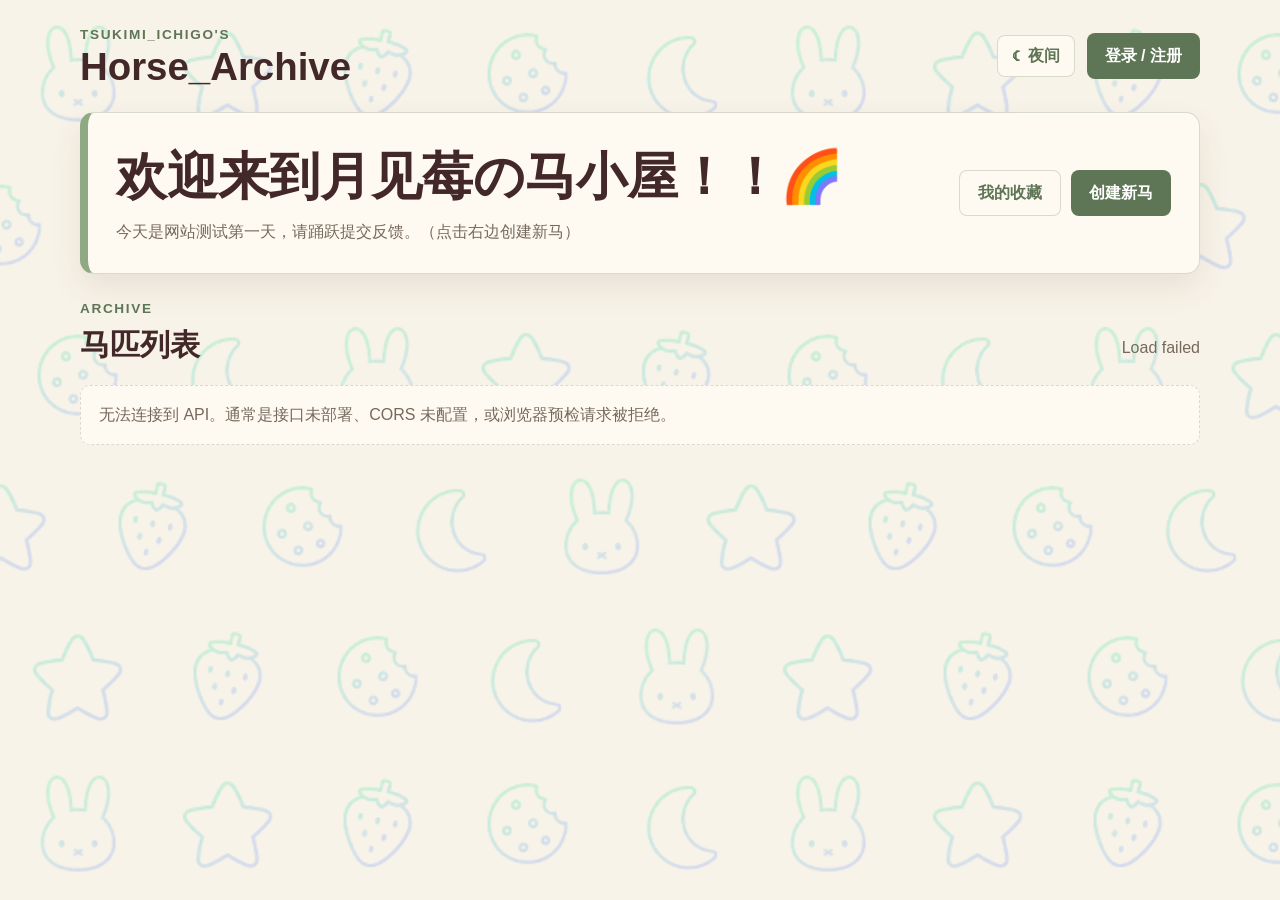
==== index.html @ 0f70a9c1 "Add files via upload" ====
﻿<!DOCTYPE html>
<html lang="zh-CN">
<head>
  <meta charset="UTF-8">
  <meta name="viewport" content="width=device-width, initial-scale=1.0">
  <title>Horse_Archive - 首页</title>
  <link rel="icon" type="image/png" href="assets/rabbit2.png">
  <link rel="stylesheet" href="css/reset.css">
  <link rel="stylesheet" href="css/variables.css">
  <link rel="stylesheet" href="css/base.css">
  <link rel="stylesheet" href="css/components.css">
  <link rel="stylesheet" href="css/index.css">
</head>
<body>
  <div class="site-shell">
    <header class="site-header">
      <div>
        <p class="site-eyebrow">Tsukimi_ichigo's</p>
        <h1 class="site-title">Horse_Archive</h1>
      </div>
      <div class="header-actions" id="header-actions"></div>
    </header>

    <main class="page page-home">
      <section class="hero-panel">
        <div>
          <h2>欢迎来到月见莓の马小屋！！🌈</h2>
          <p class="hero-text">今天是网站测试第一天，请踊跃提交反馈。（点击右边创建新马）</p>
        </div>
        <div class="inline-actions">
          <a class="button button-secondary" href="favorites.html">我的收藏</a>
          <a class="button" href="upload.html">创建新马</a>
        </div>
      </section>

      <section class="home-avatar-panel hidden" id="home-avatar-panel">
        <div>
          <p class="section-kicker">Avatar</p>
          <h2 class="section-title">上传头像</h2>
        </div>
        <div class="home-avatar-content">
          <div class="home-avatar-preview">
            <img id="home-avatar-preview" alt="头像">
          </div>
          <form class="home-avatar-form" id="home-avatar-form">
            <label class="field-label" for="home-avatar-file">选择头像图片</label>
            <input id="home-avatar-file" type="file" accept="image/*" required>
            <button class="button" type="submit">保存头像</button>
          </form>
        </div>
        <div class="status-box hidden" id="home-avatar-status"></div>
      </section>

      <section class="section-header">
        <div>
          <p class="section-kicker">Archive</p>
          <h2 class="section-title">马匹列表</h2>
        </div>
        <p class="section-meta" id="horse-count">加载中...</p>
      </section>

      <section>
        <div class="status-box" id="home-status">正在读取马匹数据...</div>
        <div class="horse-grid" id="horse-grid"></div>
      </section>
    </main>
  </div>

  <script src="js/config.js"></script>
  <script src="js/storage.js"></script>
  <script src="js/api.js"></script>
  <script src="js/theme.js"></script>
  <script src="js/auth.js"></script>
  <script src="js/horses.js"></script>
  <script src="js/ui.js"></script>
  <script src="js/index.js"></script>
</body>
</html>
---- css/variables.css ----
:root {
  --color-sage-50: #f3f7f0;
  --color-sage-100: #e2eadb;
  --color-sage-200: #c8d8bd;
  --color-sage-500: #8fa982;
  --color-sage-700: #5e7556;
  --color-sand: #f1e4c8;
  --color-sand-strong: #edd7ad;
  --color-olive: #788b69;
  --color-brown: #422828;
  --color-teal: #b9cdb1;
  --color-cream: #f8f3e8;
  --color-white: #ffffff;
  --color-text: #352621;
  --color-panel-text: #352621;
  --color-muted: #76695c;
  --color-border: rgba(94, 117, 86, 0.24);
  --color-panel: #fffaf1;
  --color-panel-strong: #e2eadb;
  --tech-dot: rgba(94, 117, 86, 0.24);
  --tech-line: rgba(94, 117, 86, 0.12);
  --tech-accent: rgba(143, 169, 130, 0.18);
  --dna-bg: var(--color-panel);
  --dna-terminal: rgba(255, 255, 255, 0.42);
  --dna-text: var(--color-panel-text);
  --dna-muted: var(--color-muted);
  --dna-accent: var(--color-sage-700);
  --dna-accent-soft: rgba(243, 247, 240, 0.34);
  --dna-border: var(--color-border);
  --dna-pre-bg: rgba(255, 250, 241, 0.32);
  --dna-rain-bg: rgba(248, 243, 232, 0.34);
  --dna-rain: rgba(94, 117, 86, 0.42);
  --shadow-card: 0 14px 32px rgba(66, 40, 40, 0.09);
  --shadow-soft: 0 8px 18px rgba(66, 40, 40, 0.07);
  --radius-lg: 14px;
  --radius-md: 10px;
  --radius-sm: 8px;
  --container-width: 1120px;
}

:root[data-theme="dark"] {
  --color-sage-50: #261812;
  --color-sage-100: #321f17;
  --color-sage-200: #463027;
  --color-sage-500: #c79e87;
  --color-sage-700: #f1cfbb;
  --color-sand: #4a2c1f;
  --color-sand-strong: #61382a;
  --color-olive: #d5aa91;
  --color-brown: #f3cfb7;
  --color-teal: #d9a89d;
  --color-cream: #160d09;
  --color-white: #241611;
  --color-text: #f0d9c9;
  --color-panel-text: #f5ddcf;
  --color-muted: #c9a895;
  --color-border: rgba(243, 207, 183, 0.22);
  --color-panel: #21130e;
  --color-panel-strong: #352117;
  --tech-dot: rgba(243, 207, 183, 0.26);
  --tech-line: rgba(243, 207, 183, 0.12);
  --tech-accent: rgba(217, 168, 157, 0.2);
  --dna-bg: var(--color-panel);
  --dna-terminal: rgba(36, 22, 17, 0.38);
  --dna-text: var(--color-panel-text);
  --dna-muted: var(--color-muted);
  --dna-accent: var(--color-brown);
  --dna-accent-soft: rgba(53, 33, 23, 0.34);
  --dna-border: var(--color-border);
  --dna-pre-bg: rgba(22, 13, 9, 0.3);
  --dna-rain-bg: rgba(22, 13, 9, 0.34);
  --dna-rain: rgba(243, 207, 183, 0.38);
  --shadow-card: 0 18px 42px rgba(0, 0, 0, 0.42);
  --shadow-soft: 0 10px 24px rgba(0, 0, 0, 0.3);
}
---- css/base.css ----
body {
  min-height: 100vh;
  background: var(--color-cream);
  color: var(--color-text);
  font-family: "Segoe UI", "PingFang SC", "Microsoft YaHei", sans-serif;
  line-height: 1.6;
  transition: background-color 0.2s ease, color 0.2s ease;
}

body::before,
body::after {
  position: fixed;
  inset: 0;
  z-index: -2;
  pointer-events: none;
  content: "";
}

body::before {
  opacity: 0.18;
  background-image: url("../assets/icon.png");
  background-position: 0 0;
  background-size: 750px 750px;
  background-repeat: repeat;
  animation: tech-symbol-drift 72s linear infinite;
}

body::after {
  z-index: -3;
  opacity: 0;
  background-image: none;
  background-position: 0 0;
  background-size: 230px 230px;
  background-repeat: repeat;
  animation: tech-underlay-drift 28s linear infinite;
}

:root[data-theme="dark"] body::before {
  opacity: 0.18;
  background-image: url("../assets/icon-night2.png");
}

:root[data-theme="dark"] body::after {
  opacity: 0;
  background-image: none;
  animation: none;
}

.site-shell {
  position: relative;
  z-index: 0;
  width: min(calc(100% - 32px), var(--container-width));
  margin: 0 auto;
  padding: 24px 0 48px;
}

.site-header {
  display: flex;
  align-items: center;
  justify-content: space-between;
  gap: 16px;
  margin-bottom: 24px;
}

.site-eyebrow,
.section-kicker,
.hero-kicker {
  color: var(--color-sage-700);
  font-size: 0.85rem;
  font-weight: 700;
  letter-spacing: 0.12em;
  text-transform: uppercase;
}

.site-title,
.section-title,
.page h1,
.page h2 {
  color: var(--color-brown);
  line-height: 1.1;
}

.site-title {
  font-size: clamp(2rem, 3vw, 3rem);
}

.page {
  display: grid;
  gap: 24px;
}

.hero-panel,
.horse-detail-card,
.comment-panel,
.auth-card {
  background: var(--color-panel);
  color: var(--color-panel-text);
  border: 1px solid var(--color-border);
  border-radius: var(--radius-lg);
  box-shadow: var(--shadow-card);
}

.hero-panel {
  display: flex;
  align-items: center;
  justify-content: space-between;
  gap: 24px;
  padding: 28px;
  background: var(--color-panel);
  border-color: var(--color-border);
  border-left: 8px solid var(--color-sage-500);
}

.hero-panel h2 {
  margin-top: 8px;
  font-size: clamp(2rem, 4vw, 3.2rem);
}

.hero-text {
  max-width: 700px;
  margin-top: 14px;
  color: var(--color-muted);
}

.section-header {
  display: flex;
  align-items: end;
  justify-content: space-between;
  gap: 16px;
}

.section-title {
  margin-top: 8px;
  font-size: 1.9rem;
}

.section-meta {
  color: var(--color-muted);
}

.status-box {
  padding: 16px 18px;
  border: 1px dashed var(--color-border);
  border-radius: var(--radius-md);
  background: var(--color-panel);
  color: var(--color-muted);
}

.hidden {
  display: none !important;
}

.field-label {
  display: block;
  margin-bottom: 8px;
  color: var(--color-brown);
  font-weight: 600;
}

input,
textarea {
  width: 100%;
  padding: 14px 16px;
  border: 1px solid var(--color-border);
  border-radius: var(--radius-sm);
  background: var(--color-white);
  color: var(--color-panel-text);
}

:root[data-theme="dark"] .hero-panel,
:root[data-theme="dark"] .horse-detail-card,
:root[data-theme="dark"] .comment-panel,
:root[data-theme="dark"] .auth-card,
:root[data-theme="dark"] .upload-page-panel,
:root[data-theme="dark"] .profile-panel,
:root[data-theme="dark"] .admin-panel {
  background: var(--color-panel);
  border-color: var(--color-border);
}

:root[data-theme="dark"] input,
:root[data-theme="dark"] textarea,
:root[data-theme="dark"] select {
  background: var(--color-white);
  color: var(--color-panel-text);
  border-color: var(--color-border);
}

:root[data-theme="dark"] input::placeholder,
:root[data-theme="dark"] textarea::placeholder {
  color: var(--color-muted);
}

input:focus,
textarea:focus {
  outline: 2px solid rgba(140, 179, 173, 0.5);
  border-color: var(--color-teal);
}

@media (max-width: 768px) {
  .site-shell {
    width: min(calc(100% - 24px), var(--container-width));
    padding-top: 16px;
  }

  .site-header,
  .hero-panel,
  .section-header {
    align-items: start;
    flex-direction: column;
  }
}

@keyframes tech-symbol-drift {
  from {
    background-position: 0 0;
  }

  to {
    background-position: 750px 750px;
  }
}

@keyframes tech-underlay-drift {
  from {
    background-position: 0 0;
  }

  to {
    background-position: 760px 570px;
  }
}

@media (prefers-reduced-motion: reduce) {
  body::before,
  body::after {
    animation: none;
  }
}
---- css/components.css ----
.button {
  display: inline-flex;
  align-items: center;
  justify-content: center;
  min-height: 46px;
  padding: 0 18px;
  border: 0;
  border-radius: var(--radius-sm);
  background: var(--color-sage-700);
  color: var(--color-white);
  cursor: pointer;
  font-weight: 700;
  transition: transform 0.2s ease, opacity 0.2s ease;
}

.button:hover {
  transform: translateY(-1px);
  opacity: 0.95;
}

.button-secondary {
  background: var(--color-panel);
  color: var(--color-sage-700);
  border: 1px solid var(--color-border);
}

.theme-toggle {
  gap: 8px;
  min-height: 42px;
  padding: 0 14px;
}

.theme-toggle-icon {
  font-size: 1rem;
  line-height: 1;
}

.header-actions {
  display: flex;
  align-items: center;
  gap: 12px;
  flex-wrap: wrap;
}

.user-chip {
  display: inline-flex;
  align-items: center;
  gap: 8px;
  padding: 10px 14px;
  border-radius: var(--radius-sm);
  background: var(--color-panel);
  border: 1px solid var(--color-border);
  color: var(--color-brown);
}

.user-avatar {
  width: 28px;
  height: 28px;
  border-radius: 50%;
  object-fit: cover;
  flex: 0 0 auto;
}

.user-avatar-empty {
  display: inline-flex;
  align-items: center;
  justify-content: center;
  background: var(--color-sage-500);
  color: var(--color-white);
  font-size: 0.85rem;
  font-weight: 800;
}

.horse-grid {
  display: grid;
  grid-template-columns: repeat(auto-fit, minmax(220px, 1fr));
  gap: 20px;
}

.horse-card {
  display: block;
  overflow: hidden;
  border-radius: var(--radius-lg);
  background: var(--color-panel);
  color: var(--color-panel-text);
  border: 1px solid var(--color-border);
  box-shadow: var(--shadow-soft);
  transition: transform 0.22s ease, box-shadow 0.22s ease;
}

.horse-card:hover {
  transform: translateY(-4px);
  box-shadow: var(--shadow-card);
}

.horse-card-image {
  aspect-ratio: 4 / 3;
  background: var(--color-sage-200);
  border-bottom: 3px solid var(--color-border);
  overflow: hidden;
}

.horse-card-image img {
  width: 100%;
  height: 100%;
  object-fit: cover;
}

.horse-card-body {
  padding: 18px;
}

.horse-card-id {
  color: var(--color-sage-700);
  font-size: 0.85rem;
  font-weight: 700;
  letter-spacing: 0.08em;
  text-transform: uppercase;
}

.horse-card-name {
  margin-top: 8px;
  font-size: 1.2rem;
  font-weight: 700;
  color: var(--color-brown);
}

.horse-card-meta {
  margin-top: 8px;
  color: var(--color-muted);
  font-size: 0.92rem;
}

.inline-actions {
  display: flex;
  align-items: center;
  gap: 10px;
  flex-wrap: wrap;
}

.icon-button {
  display: inline-flex;
  align-items: center;
  justify-content: center;
  min-width: 38px;
  min-height: 38px;
  padding: 0 10px;
  border: 1px solid var(--color-border);
  border-radius: var(--radius-sm);
  background: var(--color-panel);
  color: var(--color-brown);
  cursor: pointer;
  font-weight: 700;
}

.icon-button.active {
  background: var(--color-sage-700);
  color: var(--color-white);
}

.comment-item {
  display: grid;
  grid-template-columns: 42px 1fr;
  gap: 12px;
  padding: 18px;
  border: 1px solid var(--color-border);
  border-radius: var(--radius-md);
  background: var(--color-panel);
}

.comment-item + .comment-item {
  margin-top: 14px;
}

.comment-meta {
  display: flex;
  align-items: center;
  justify-content: space-between;
  gap: 12px;
  margin-bottom: 10px;
}

.comment-avatar {
  width: 42px;
  height: 42px;
  border-radius: 50%;
  object-fit: cover;
  background: var(--color-sage-200);
  color: var(--color-brown);
  display: inline-flex;
  align-items: center;
  justify-content: center;
  font-weight: 800;
  text-transform: uppercase;
}

.comment-body {
  min-width: 0;
}

.comment-author {
  font-weight: 700;
  color: var(--color-brown);
}

.comment-time {
  color: var(--color-muted);
  font-size: 0.92rem;
}

.comment-content {
  margin-bottom: 14px;
  white-space: pre-wrap;
}

.comment-body .inline-actions {
  margin-top: 12px;
}

.comment-reply {
  margin-left: 40px;
  border-left: 3px solid var(--color-sage-200);
}

.emoji-field-wrap {
  position: relative;
}

.emoji-field-wrap input,
.emoji-field-wrap textarea {
  padding-right: 58px;
}

.emoji-picker-anchor {
  position: absolute;
  top: 8px;
  right: 10px;
  z-index: 30;
  display: flex;
  justify-content: flex-end;
}

.emoji-trigger {
  display: inline-flex;
  align-items: center;
  justify-content: center;
  gap: 8px;
  width: 38px;
  height: 38px;
  min-height: 38px;
  padding: 0;
  border: 1px solid var(--color-border);
  border-radius: 999px;
  background: var(--color-panel);
  color: var(--color-brown);
  cursor: pointer;
  font-size: 1.32rem;
  line-height: 1;
  box-shadow: 0 3px 10px rgba(68, 52, 42, 0.1);
  transition: transform 0.18s ease, border-color 0.18s ease, box-shadow 0.18s ease;
}

.emoji-trigger:hover {
  transform: translateY(-1px);
  border-color: var(--color-sage-500);
  box-shadow: 0 6px 16px rgba(68, 52, 42, 0.14);
}

.emoji-popover {
  position: absolute;
  right: 0;
  top: calc(100% + 8px);
  z-index: 20;
  display: grid;
  grid-template-columns: repeat(6, 38px);
  gap: 8px;
  width: min(320px, calc(100vw - 40px));
  box-sizing: border-box;
  max-height: 280px;
  overflow-y: auto;
  overflow-x: hidden;
  padding: 12px 20px 12px 12px;
  scrollbar-gutter: stable;
  border: 1px solid var(--color-border);
  border-radius: var(--radius-md);
  background: var(--color-panel);
  box-shadow: var(--shadow-card);
}

.emoji-button {
  width: 38px;
  height: 38px;
  padding: 0;
  border: 1px solid var(--color-border);
  border-radius: var(--radius-sm);
  background: var(--color-panel);
  cursor: pointer;
  font-size: 1.15rem;
}

.emoji-button img {
  width: 22px;
  height: 22px;
  object-fit: contain;
}

.emoji-category {
  grid-column: 1 / -1;
  margin-top: 4px;
  color: var(--color-muted);
  font-size: 0.82rem;
  font-weight: 800;
  padding-top: 4px;
}

.emoji-category:first-child {
  margin-top: 0;
}

.emoji-empty {
  grid-column: 1 / -1;
  color: var(--color-muted);
  font-size: 0.92rem;
}

@media (max-width: 520px) {
  .emoji-popover {
    grid-template-columns: repeat(5, 38px);
    width: min(276px, calc(100vw - 32px));
  }
}
---- css/index.css ----
.page-home {
  padding-bottom: 40px;
}
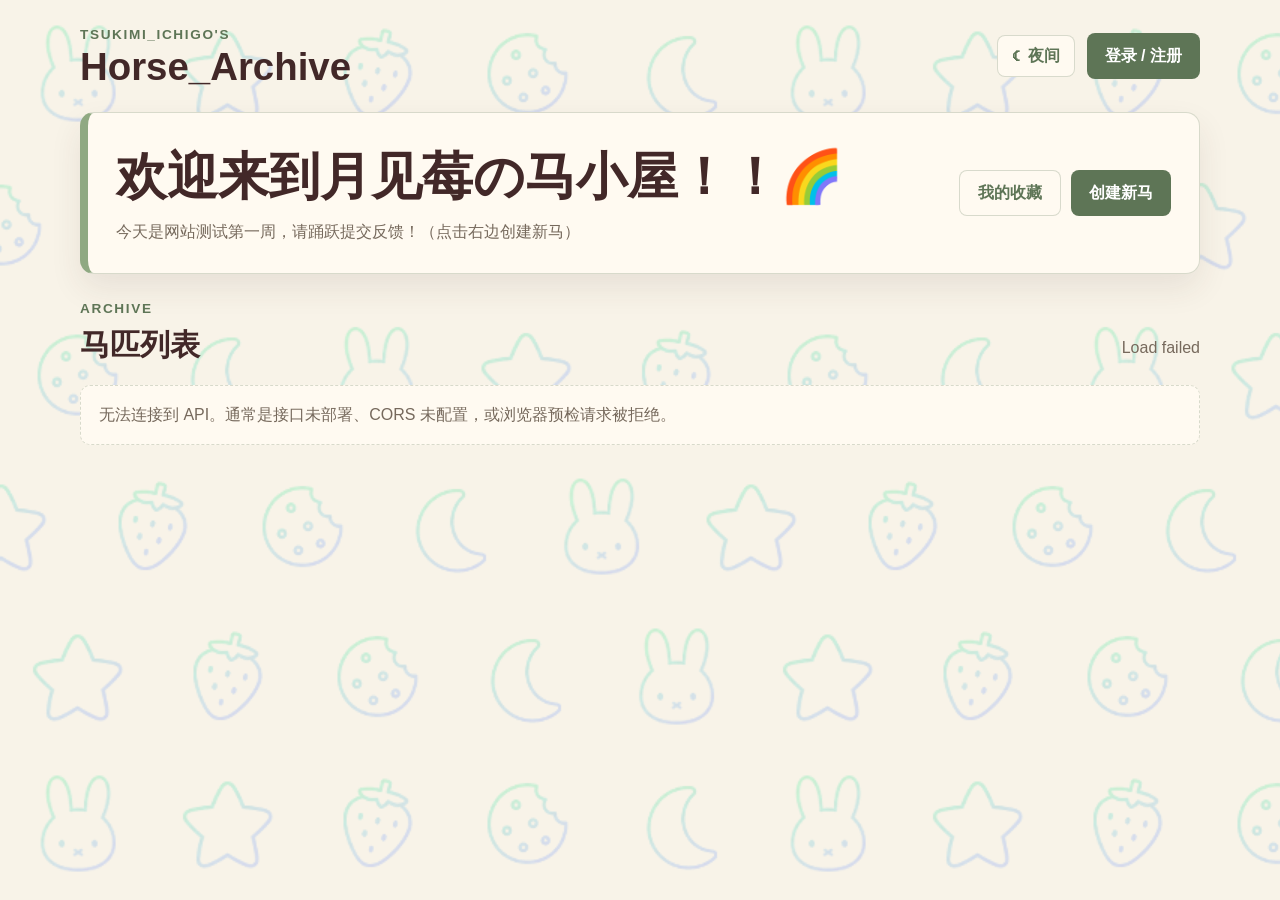
==== commit 9c112ce5: "Update index.html" ====
--- a/index.html
+++ b/index.html
@@ -25,7 +25,7 @@
       <section class="hero-panel">
         <div>
           <h2>欢迎来到月见莓の马小屋！！🌈</h2>
-          <p class="hero-text">今天是网站测试第一天，请踊跃提交反馈。（点击右边创建新马）</p>
+          <p class="hero-text">今天是网站测试第一周，请踊跃提交反馈！（点击右边创建新马）</p>
         </div>
         <div class="inline-actions">
           <a class="button button-secondary" href="favorites.html">我的收藏</a>
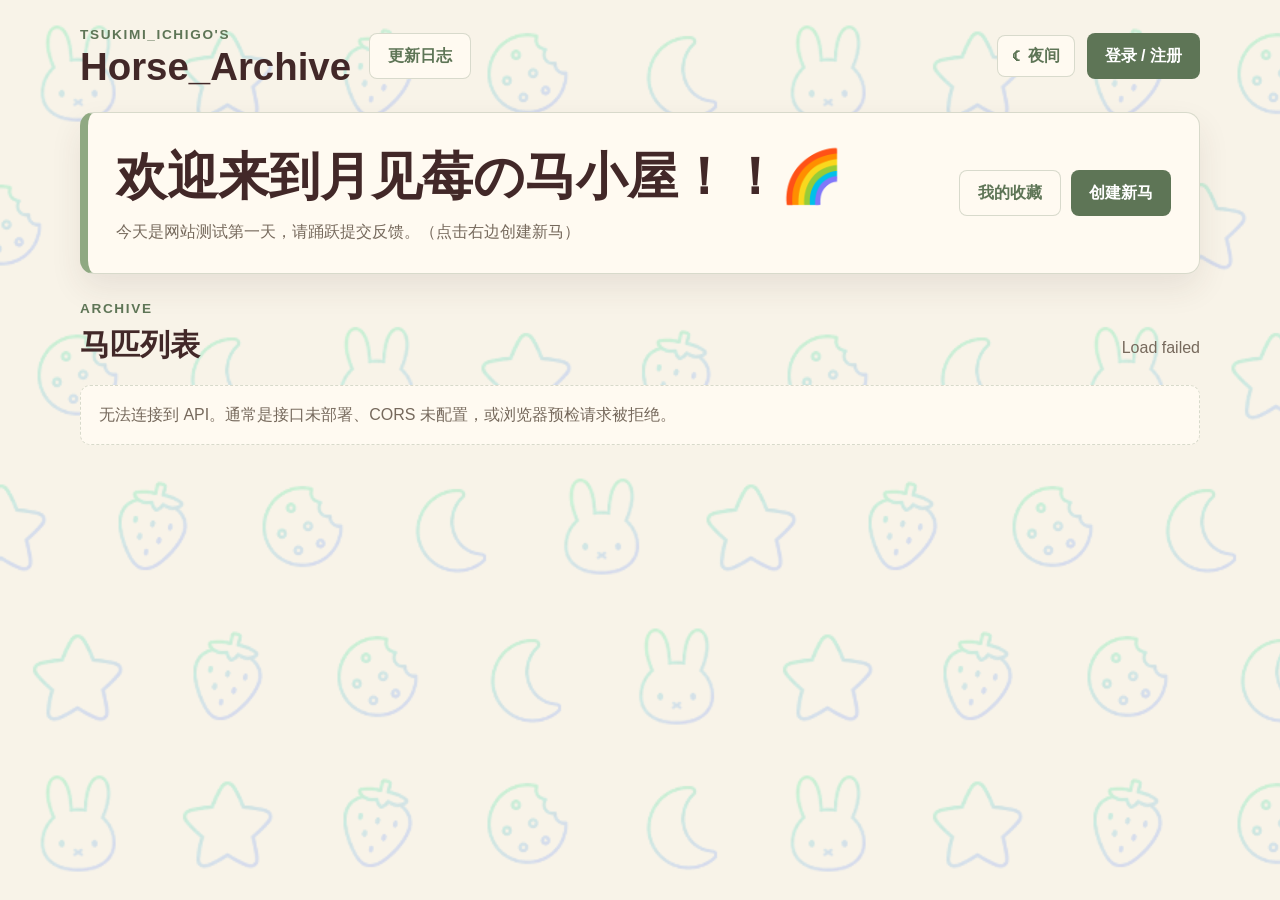
==== commit e0910e31: "Add files via upload" ====
--- a/index.html
+++ b/index.html
@@ -14,9 +14,12 @@
 <body>
   <div class="site-shell">
     <header class="site-header">
-      <div>
-        <p class="site-eyebrow">Tsukimi_ichigo's</p>
-        <h1 class="site-title">Horse_Archive</h1>
+      <div class="home-title-row">
+        <div>
+          <p class="site-eyebrow">Tsukimi_ichigo's</p>
+          <h1 class="site-title">Horse_Archive</h1>
+        </div>
+        <a class="button button-secondary home-updates-link" href="updates.html">更新日志</a>
       </div>
       <div class="header-actions" id="header-actions"></div>
     </header>
@@ -25,7 +28,7 @@
       <section class="hero-panel">
         <div>
           <h2>欢迎来到月见莓の马小屋！！🌈</h2>
-          <p class="hero-text">今天是网站测试第一周，请踊跃提交反馈！（点击右边创建新马）</p>
+          <p class="hero-text">今天是网站测试第一天，请踊跃提交反馈。（点击右边创建新马）</p>
         </div>
         <div class="inline-actions">
           <a class="button button-secondary" href="favorites.html">我的收藏</a>
--- a/css/components.css
+++ b/css/components.css
@@ -51,6 +51,16 @@
   background: var(--color-panel);
   border: 1px solid var(--color-border);
   color: var(--color-brown);
+}
+
+.user-chip-link {
+  cursor: pointer;
+  transition: transform 0.2s ease, border-color 0.2s ease;
+}
+
+.user-chip-link:hover {
+  transform: translateY(-1px);
+  border-color: var(--color-sage-500);
 }
 
 .user-avatar {
--- a/css/index.css
+++ b/css/index.css
@@ -1,3 +1,14 @@
 .page-home {
   padding-bottom: 40px;
 }
+
+.home-title-row {
+  display: flex;
+  align-items: center;
+  gap: 18px;
+  flex-wrap: wrap;
+}
+
+.home-updates-link {
+  flex: 0 0 auto;
+}
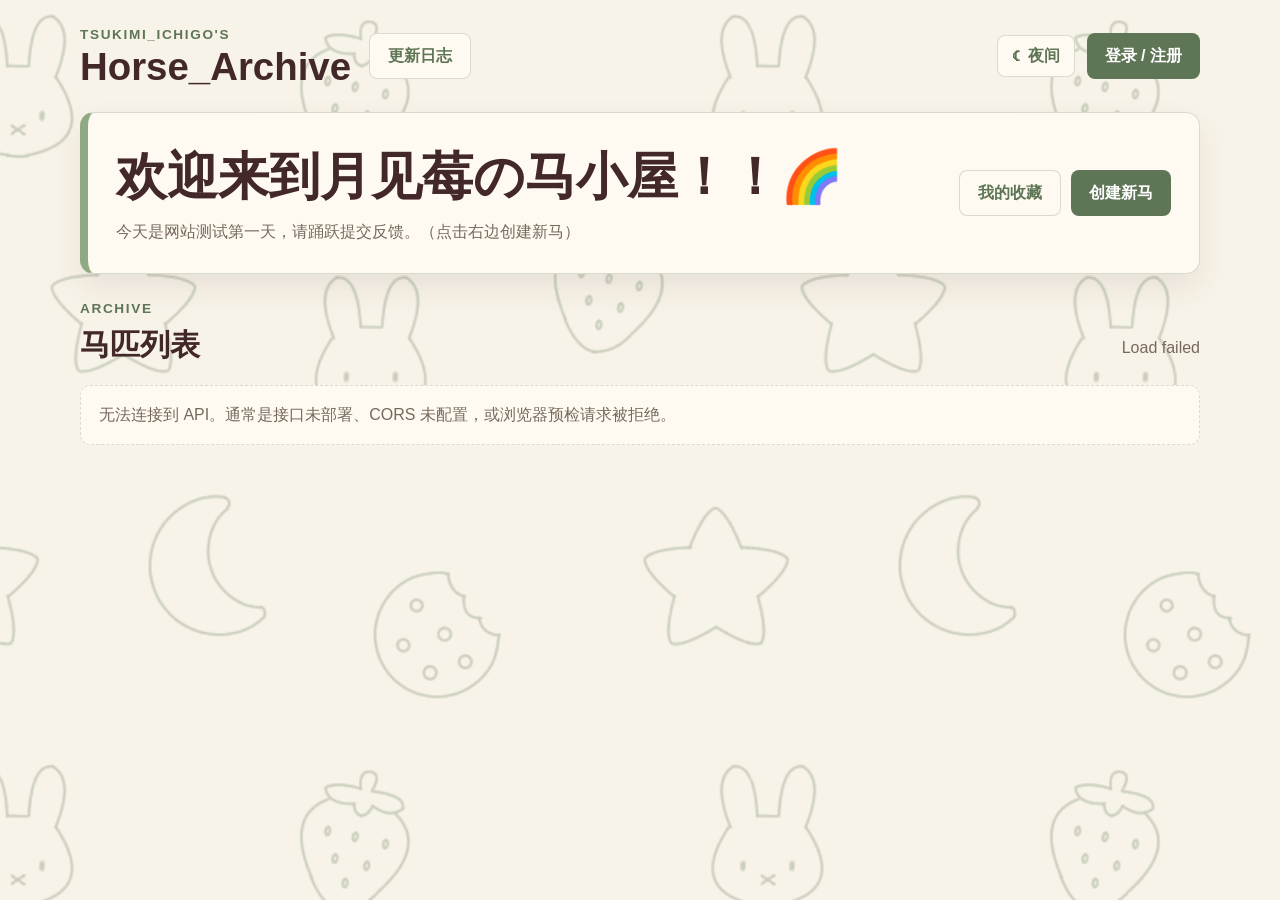
==== commit c552ca1e: "Add files via upload" ====
--- a/index.html
+++ b/index.html
@@ -4,7 +4,7 @@
   <meta charset="UTF-8">
   <meta name="viewport" content="width=device-width, initial-scale=1.0">
   <title>Horse_Archive - 首页</title>
-  <link rel="icon" type="image/png" href="assets/rabbit2.png">
+  <link rel="icon" type="image/png" href="assets/rabbit.png">
   <link rel="stylesheet" href="css/reset.css">
   <link rel="stylesheet" href="css/variables.css">
   <link rel="stylesheet" href="css/base.css">
--- a/css/base.css
+++ b/css/base.css
@@ -17,12 +17,12 @@
 }
 
 body::before {
-  opacity: 0.18;
-  background-image: url("../assets/icon.png");
+  opacity: 0.3;
+  background-image: url("../assets/day-green.png");
   background-position: 0 0;
   background-size: 750px 750px;
   background-repeat: repeat;
-  animation: tech-symbol-drift 72s linear infinite;
+  animation: tech-symbol-drift 120s linear infinite;
 }
 
 body::after {
@@ -32,12 +32,12 @@
   background-position: 0 0;
   background-size: 230px 230px;
   background-repeat: repeat;
-  animation: tech-underlay-drift 28s linear infinite;
+  animation: tech-underlay-drift 48s linear infinite;
 }
 
 :root[data-theme="dark"] body::before {
-  opacity: 0.18;
-  background-image: url("../assets/icon-night2.png");
+  opacity: 0.3;
+  background-image: url("../assets/night-pink.png");
 }
 
 :root[data-theme="dark"] body::after {
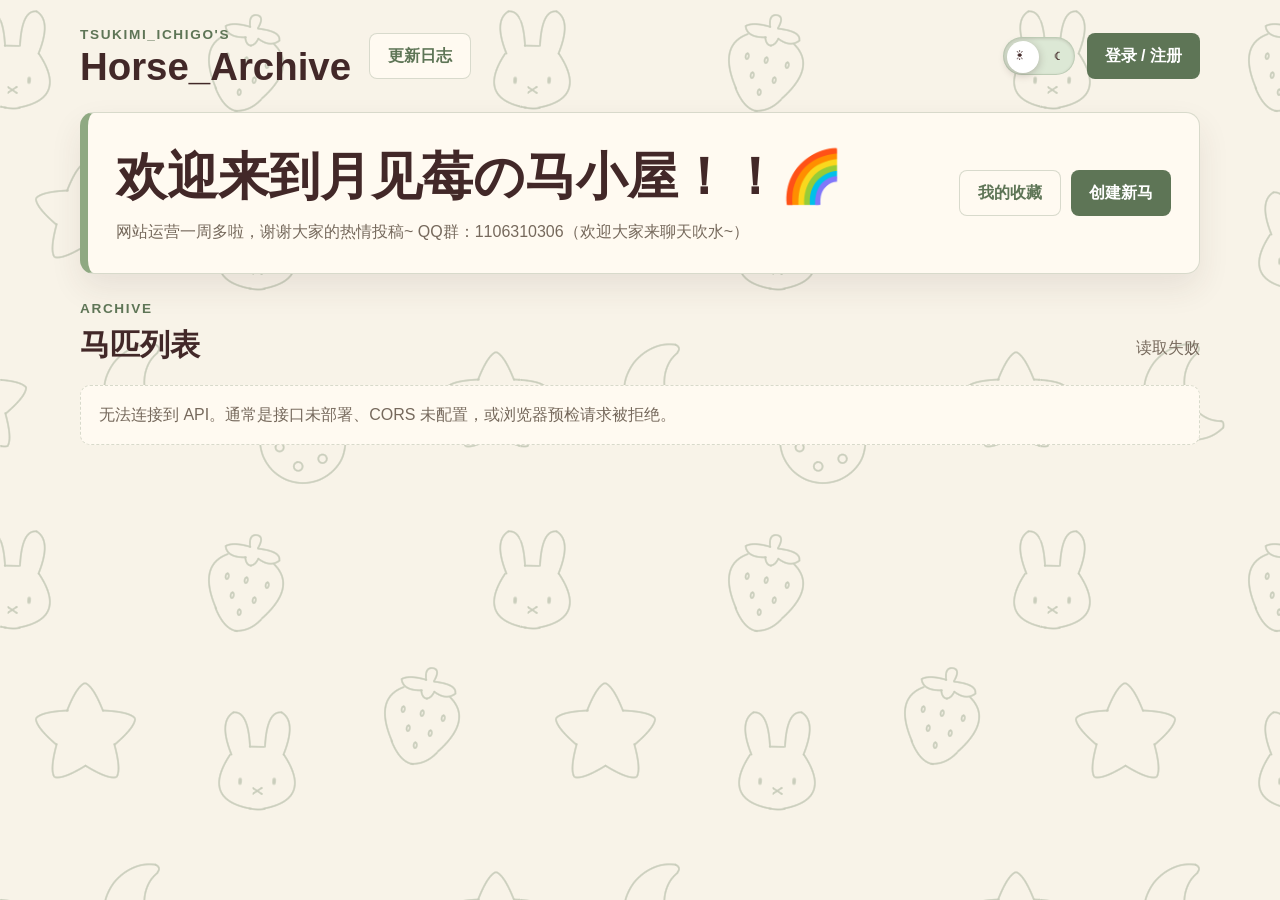
==== commit cfaaeac3: "Add files via upload" ====
--- a/index.html
+++ b/index.html
@@ -28,7 +28,7 @@
       <section class="hero-panel">
         <div>
           <h2>欢迎来到月见莓の马小屋！！🌈</h2>
-          <p class="hero-text">今天是网站测试第一天，请踊跃提交反馈。（点击右边创建新马）</p>
+          <p class="hero-text">网站运营一周多啦，谢谢大家的热情投稿~ QQ群：1106310306（欢迎大家来聊天吹水~）</p>
         </div>
         <div class="inline-actions">
           <a class="button button-secondary" href="favorites.html">我的收藏</a>
--- a/css/base.css
+++ b/css/base.css
@@ -20,7 +20,7 @@
   opacity: 0.3;
   background-image: url("../assets/day-green.png");
   background-position: 0 0;
-  background-size: 750px 750px;
+  background-size: 520px 520px;
   background-repeat: repeat;
   animation: tech-symbol-drift 120s linear infinite;
 }
@@ -217,7 +217,7 @@
   }
 
   to {
-    background-position: 750px 750px;
+    background-position: 520px 520px;
   }
 }
 
--- a/css/components.css
+++ b/css/components.css
@@ -25,14 +25,62 @@
 }
 
 .theme-toggle {
-  gap: 8px;
-  min-height: 42px;
-  padding: 0 14px;
+  width: 72px;
+  height: 38px;
+  padding: 0;
+  border: 0;
+  background: transparent;
+  cursor: pointer;
+}
+
+.theme-toggle-track {
+  position: relative;
+  display: block;
+  width: 72px;
+  height: 38px;
+  border: 1px solid var(--color-border);
+  border-radius: 999px;
+  background: #dce8d5;
+  box-shadow: inset 0 1px 3px rgba(66, 40, 40, 0.16);
+  transition: background-color 0.2s ease, border-color 0.2s ease;
+}
+
+.theme-toggle-knob {
+  position: absolute;
+  top: 3px;
+  left: 3px;
+  width: 32px;
+  height: 32px;
+  border-radius: 50%;
+  background: #fff;
+  box-shadow: 0 2px 8px rgba(66, 40, 40, 0.28);
+  transition: transform 0.22s ease;
 }
 
 .theme-toggle-icon {
-  font-size: 1rem;
+  position: absolute;
+  top: 50%;
+  z-index: 1;
+  color: var(--color-brown);
+  font-size: 0.82rem;
   line-height: 1;
+  transform: translateY(-50%);
+}
+
+.theme-toggle-sun {
+  left: 12px;
+}
+
+.theme-toggle-moon {
+  right: 13px;
+}
+
+.theme-toggle.is-dark .theme-toggle-track {
+  background: #44302a;
+}
+
+.theme-toggle.is-dark .theme-toggle-knob {
+  transform: translateX(34px);
 }
 
 .header-actions {
@@ -139,6 +187,17 @@
   margin-top: 8px;
   color: var(--color-muted);
   font-size: 0.92rem;
+}
+
+.horse-owner-link {
+  color: var(--color-sage-700);
+  font-weight: 700;
+  cursor: pointer;
+}
+
+.horse-owner-link:hover,
+.horse-owner-link:focus {
+  text-decoration: underline;
 }
 
 .inline-actions {
@@ -333,6 +392,28 @@
   font-size: 0.92rem;
 }
 
+.media-picker-control {
+  display: flex;
+  align-items: center;
+  gap: 12px;
+  flex-wrap: wrap;
+}
+
+.media-picker-input {
+  position: absolute;
+  width: 1px;
+  height: 1px;
+  overflow: hidden;
+  clip: rect(0 0 0 0);
+  white-space: nowrap;
+}
+
+.media-picker-status {
+  color: var(--color-muted);
+  font-size: 0.92rem;
+  font-weight: 700;
+}
+
 @media (max-width: 520px) {
   .emoji-popover {
     grid-template-columns: repeat(5, 38px);
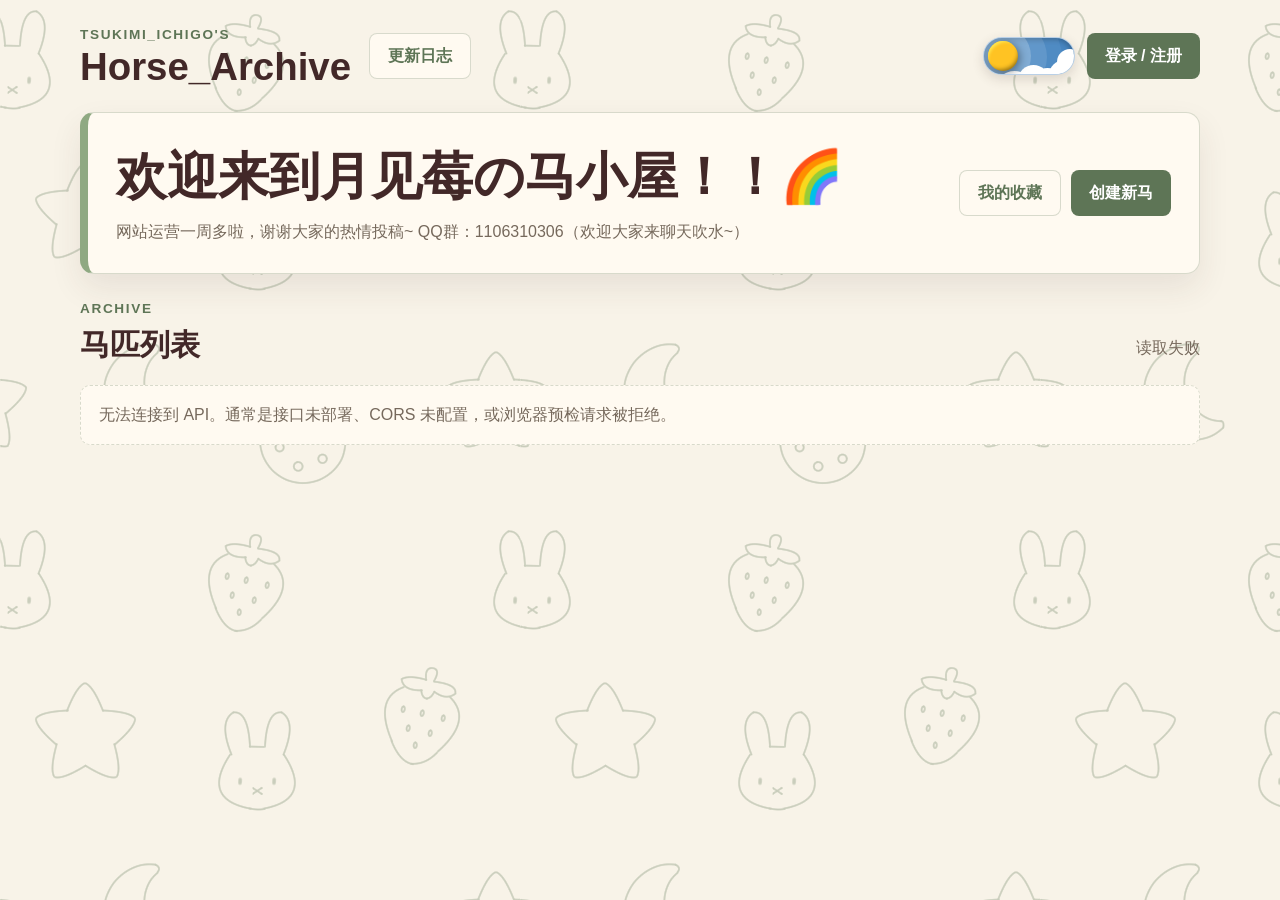
==== commit 87dbb97d: "Add files via upload" ====
--- a/index.html
+++ b/index.html
@@ -72,6 +72,7 @@
   <script src="js/config.js"></script>
   <script src="js/storage.js"></script>
   <script src="js/api.js"></script>
+  <script src="js/theme-button.js"></script>
   <script src="js/theme.js"></script>
   <script src="js/auth.js"></script>
   <script src="js/horses.js"></script>
--- a/css/components.css
+++ b/css/components.css
@@ -24,63 +24,12 @@
   border: 1px solid var(--color-border);
 }
 
-.theme-toggle {
-  width: 72px;
+.theme-toggle-web {
+  position: relative;
+  display: inline-block;
+  width: 92px;
   height: 38px;
-  padding: 0;
-  border: 0;
-  background: transparent;
-  cursor: pointer;
-}
-
-.theme-toggle-track {
-  position: relative;
-  display: block;
-  width: 72px;
-  height: 38px;
-  border: 1px solid var(--color-border);
-  border-radius: 999px;
-  background: #dce8d5;
-  box-shadow: inset 0 1px 3px rgba(66, 40, 40, 0.16);
-  transition: background-color 0.2s ease, border-color 0.2s ease;
-}
-
-.theme-toggle-knob {
-  position: absolute;
-  top: 3px;
-  left: 3px;
-  width: 32px;
-  height: 32px;
-  border-radius: 50%;
-  background: #fff;
-  box-shadow: 0 2px 8px rgba(66, 40, 40, 0.28);
-  transition: transform 0.22s ease;
-}
-
-.theme-toggle-icon {
-  position: absolute;
-  top: 50%;
-  z-index: 1;
-  color: var(--color-brown);
-  font-size: 0.82rem;
-  line-height: 1;
-  transform: translateY(-50%);
-}
-
-.theme-toggle-sun {
-  left: 12px;
-}
-
-.theme-toggle-moon {
-  right: 13px;
-}
-
-.theme-toggle.is-dark .theme-toggle-track {
-  background: #44302a;
-}
-
-.theme-toggle.is-dark .theme-toggle-knob {
-  transform: translateX(34px);
+  flex: 0 0 auto;
 }
 
 .header-actions {
@@ -263,6 +212,12 @@
   text-transform: uppercase;
 }
 
+.comment-avatar-link {
+  width: 42px;
+  height: 42px;
+  color: inherit;
+}
+
 .comment-body {
   min-width: 0;
 }
@@ -270,6 +225,12 @@
 .comment-author {
   font-weight: 700;
   color: var(--color-brown);
+}
+
+.comment-author:hover,
+.comment-author:focus {
+  color: var(--color-sage-700);
+  text-decoration: underline;
 }
 
 .comment-time {
@@ -393,10 +354,8 @@
 }
 
 .media-picker-control {
-  display: flex;
-  align-items: center;
+  display: grid;
   gap: 12px;
-  flex-wrap: wrap;
 }
 
 .media-picker-input {
@@ -414,6 +373,28 @@
   font-weight: 700;
 }
 
+.media-picker-dropzone {
+  display: flex;
+  align-items: center;
+  justify-content: center;
+  min-height: 58px;
+  padding: 0 18px;
+  border: 1px dashed var(--color-border);
+  border-radius: var(--radius-md);
+  background: color-mix(in srgb, var(--color-panel) 78%, var(--color-sage-50));
+  color: var(--color-sage-700);
+  cursor: pointer;
+  font-weight: 800;
+  transition: border-color 0.18s ease, background-color 0.18s ease, transform 0.18s ease;
+}
+
+.media-picker-dropzone:hover,
+.media-picker-dropzone.drag-over {
+  border-color: var(--color-sage-700);
+  background: color-mix(in srgb, var(--color-panel) 60%, var(--color-sage-200));
+  transform: translateY(-1px);
+}
+
 @media (max-width: 520px) {
   .emoji-popover {
     grid-template-columns: repeat(5, 38px);
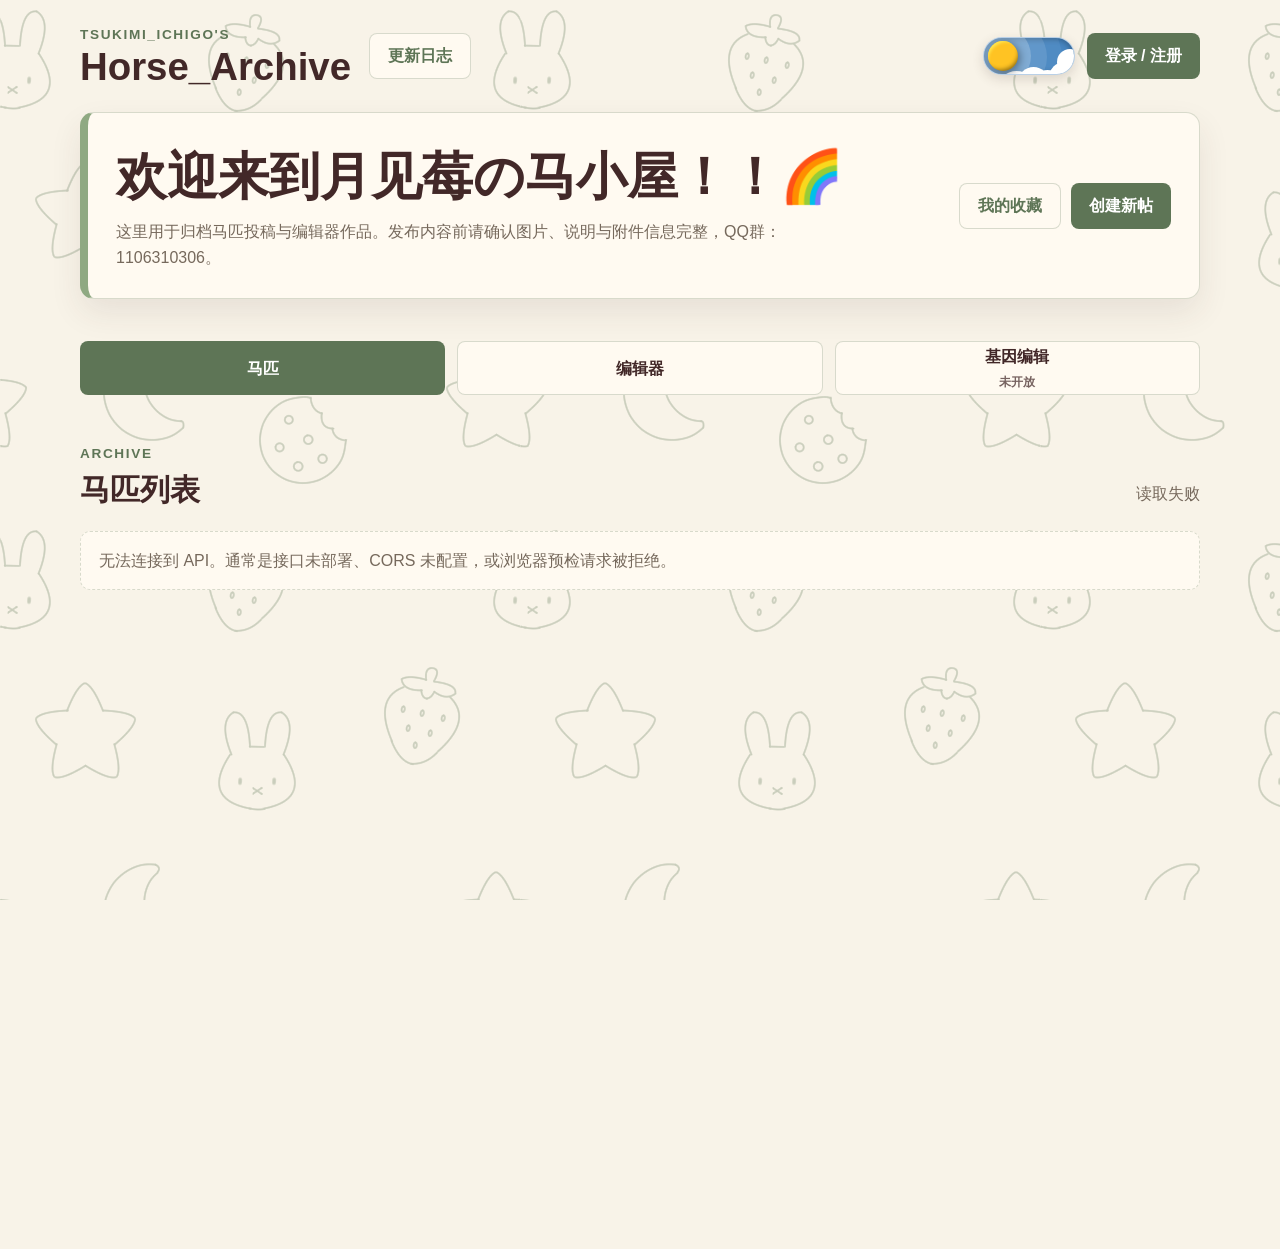
==== commit 90148f4c: "Add files via upload" ====
--- a/index.html
+++ b/index.html
@@ -27,14 +27,20 @@
     <main class="page page-home">
       <section class="hero-panel">
         <div>
-          <h2>欢迎来到月见莓の马小屋！！🌈</h2>
-          <p class="hero-text">网站运营一周多啦，谢谢大家的热情投稿~ QQ群：1106310306（欢迎大家来聊天吹水~）</p>
+          <h2 id="home-hero-title">欢迎来到月见莓の马小屋！！🌈</h2>
+          <p class="hero-text" id="home-hero-text">这里用于归档马匹投稿与编辑器作品。发布内容前请确认图片、说明与附件信息完整，QQ群：1106310306。</p>
         </div>
         <div class="inline-actions">
           <a class="button button-secondary" href="favorites.html">我的收藏</a>
-          <a class="button" href="upload.html">创建新马</a>
+          <a class="button" href="upload.html">创建新帖</a>
         </div>
       </section>
+
+      <nav class="home-section-tabs" aria-label="内容区域">
+        <button class="home-section-tab active" data-home-area="horses" type="button">马匹</button>
+        <button class="home-section-tab" data-home-area="editor" type="button">编辑器</button>
+        <button class="home-section-tab" data-home-area="gene" type="button">基因编辑<span>未开放</span></button>
+      </nav>
 
       <section class="home-avatar-panel hidden" id="home-avatar-panel">
         <div>
@@ -56,14 +62,15 @@
 
       <section class="section-header">
         <div>
-          <p class="section-kicker">Archive</p>
-          <h2 class="section-title">马匹列表</h2>
+          <p class="section-kicker" id="archive-kicker">Archive</p>
+          <h2 class="section-title" id="archive-title">马匹列表</h2>
+          <div class="tag-filter-row hidden" id="tag-filter-row" aria-label="Tag 筛选"></div>
         </div>
         <p class="section-meta" id="horse-count">加载中...</p>
       </section>
 
-      <section>
-        <div class="status-box" id="home-status">正在读取马匹数据...</div>
+      <section class="home-results-section">
+        <div class="status-box" id="home-status">正在读取帖子数据...</div>
         <div class="horse-grid" id="horse-grid"></div>
       </section>
     </main>
--- a/css/components.css
+++ b/css/components.css
@@ -136,6 +136,20 @@
   margin-top: 8px;
   color: var(--color-muted);
   font-size: 0.92rem;
+}
+
+.horse-card-tag {
+  display: inline-flex;
+  align-items: center;
+  min-height: 26px;
+  margin-top: 10px;
+  padding: 0 10px;
+  border: 1px solid var(--color-border);
+  border-radius: var(--radius-sm);
+  background: color-mix(in srgb, var(--color-panel) 68%, var(--color-sage-50));
+  color: var(--color-sage-700);
+  font-size: 0.84rem;
+  font-weight: 800;
 }
 
 .horse-owner-link {
--- a/css/index.css
+++ b/css/index.css
@@ -12,3 +12,74 @@
 .home-updates-link {
   flex: 0 0 auto;
 }
+
+.home-section-tabs {
+  display: grid;
+  grid-template-columns: repeat(3, minmax(0, 1fr));
+  gap: 12px;
+  margin: 18px 0 24px;
+}
+
+.home-section-tab {
+  min-height: 54px;
+  border: 1px solid var(--color-border);
+  border-radius: var(--radius-sm);
+  background: var(--color-panel);
+  color: var(--color-brown);
+  cursor: pointer;
+  font-weight: 800;
+  transition: transform 0.18s ease, border-color 0.18s ease, background 0.18s ease;
+}
+
+.home-section-tab:hover {
+  transform: translateY(-1px);
+  border-color: var(--color-sage-500);
+}
+
+.home-section-tab.active {
+  background: var(--color-sage-700);
+  color: var(--color-white);
+}
+
+.home-section-tab span {
+  display: block;
+  margin-top: 3px;
+  font-size: 0.78rem;
+  font-weight: 700;
+  opacity: 0.72;
+}
+
+.tag-filter-row {
+  display: flex;
+  gap: 8px;
+  flex-wrap: wrap;
+  margin-top: 12px;
+}
+
+.tag-filter-button {
+  min-height: 34px;
+  padding: 0 12px;
+  border: 1px solid var(--color-border);
+  border-radius: var(--radius-sm);
+  background: var(--color-panel);
+  color: var(--color-brown);
+  cursor: pointer;
+  font-size: 0.9rem;
+  font-weight: 800;
+}
+
+.tag-filter-button.active {
+  background: var(--color-sage-700);
+  color: var(--color-white);
+}
+
+.home-results-section {
+  min-height: 70vh;
+  padding-bottom: 36vh;
+}
+
+@media (max-width: 640px) {
+  .home-section-tabs {
+    grid-template-columns: 1fr;
+  }
+}
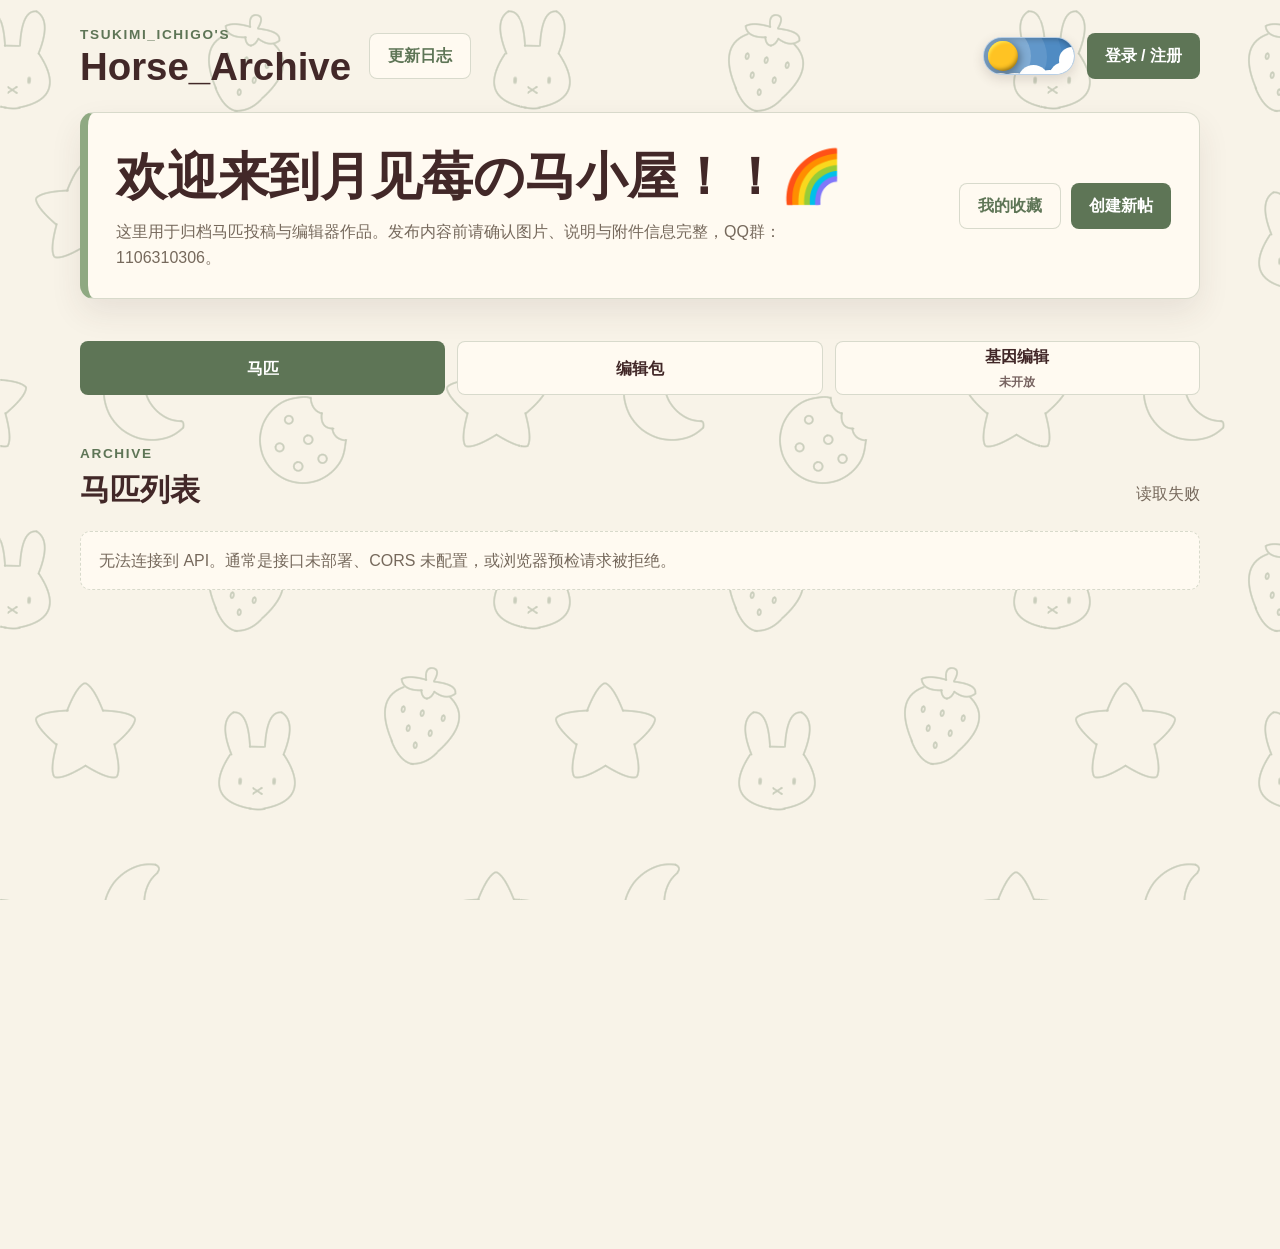
==== commit e6718cef: "Add files via upload" ====
--- a/index.html
+++ b/index.html
@@ -38,7 +38,7 @@
 
       <nav class="home-section-tabs" aria-label="内容区域">
         <button class="home-section-tab active" data-home-area="horses" type="button">马匹</button>
-        <button class="home-section-tab" data-home-area="editor" type="button">编辑器</button>
+        <button class="home-section-tab" data-home-area="editor" type="button">编辑包</button>
         <button class="home-section-tab" data-home-area="gene" type="button">基因编辑<span>未开放</span></button>
       </nav>
 
--- a/css/components.css
+++ b/css/components.css
@@ -142,14 +142,20 @@
   display: inline-flex;
   align-items: center;
   min-height: 26px;
+  padding: 0 10px;
+  border: 1px solid var(--color-border);
+  border-radius: var(--radius-sm);
+  background: color-mix(in srgb, var(--color-panel) 68%, var(--color-sage-50));
+  color: var(--color-sage-700);
+  font-size: 0.84rem;
+  font-weight: 800;
+}
+
+.horse-card-tags {
+  display: flex;
+  gap: 6px;
+  flex-wrap: wrap;
   margin-top: 10px;
-  padding: 0 10px;
-  border: 1px solid var(--color-border);
-  border-radius: var(--radius-sm);
-  background: color-mix(in srgb, var(--color-panel) 68%, var(--color-sage-50));
-  color: var(--color-sage-700);
-  font-size: 0.84rem;
-  font-weight: 800;
 }
 
 .horse-owner-link {
@@ -168,6 +174,39 @@
   align-items: center;
   gap: 10px;
   flex-wrap: wrap;
+}
+
+.compact-tabs {
+  display: flex;
+  gap: 8px;
+  flex-wrap: wrap;
+  margin-top: 12px;
+}
+
+.home-section-tab {
+  min-height: 54px;
+  border: 1px solid var(--color-border);
+  border-radius: var(--radius-sm);
+  background: var(--color-panel);
+  color: var(--color-brown);
+  cursor: pointer;
+  font-weight: 800;
+  transition: transform 0.18s ease, border-color 0.18s ease, background 0.18s ease;
+}
+
+.home-section-tab:hover {
+  transform: translateY(-1px);
+  border-color: var(--color-sage-500);
+}
+
+.home-section-tab.active {
+  background: var(--color-sage-700);
+  color: var(--color-white);
+}
+
+.compact-tabs .home-section-tab {
+  min-height: 38px;
+  padding: 0 14px;
 }
 
 .icon-button {
